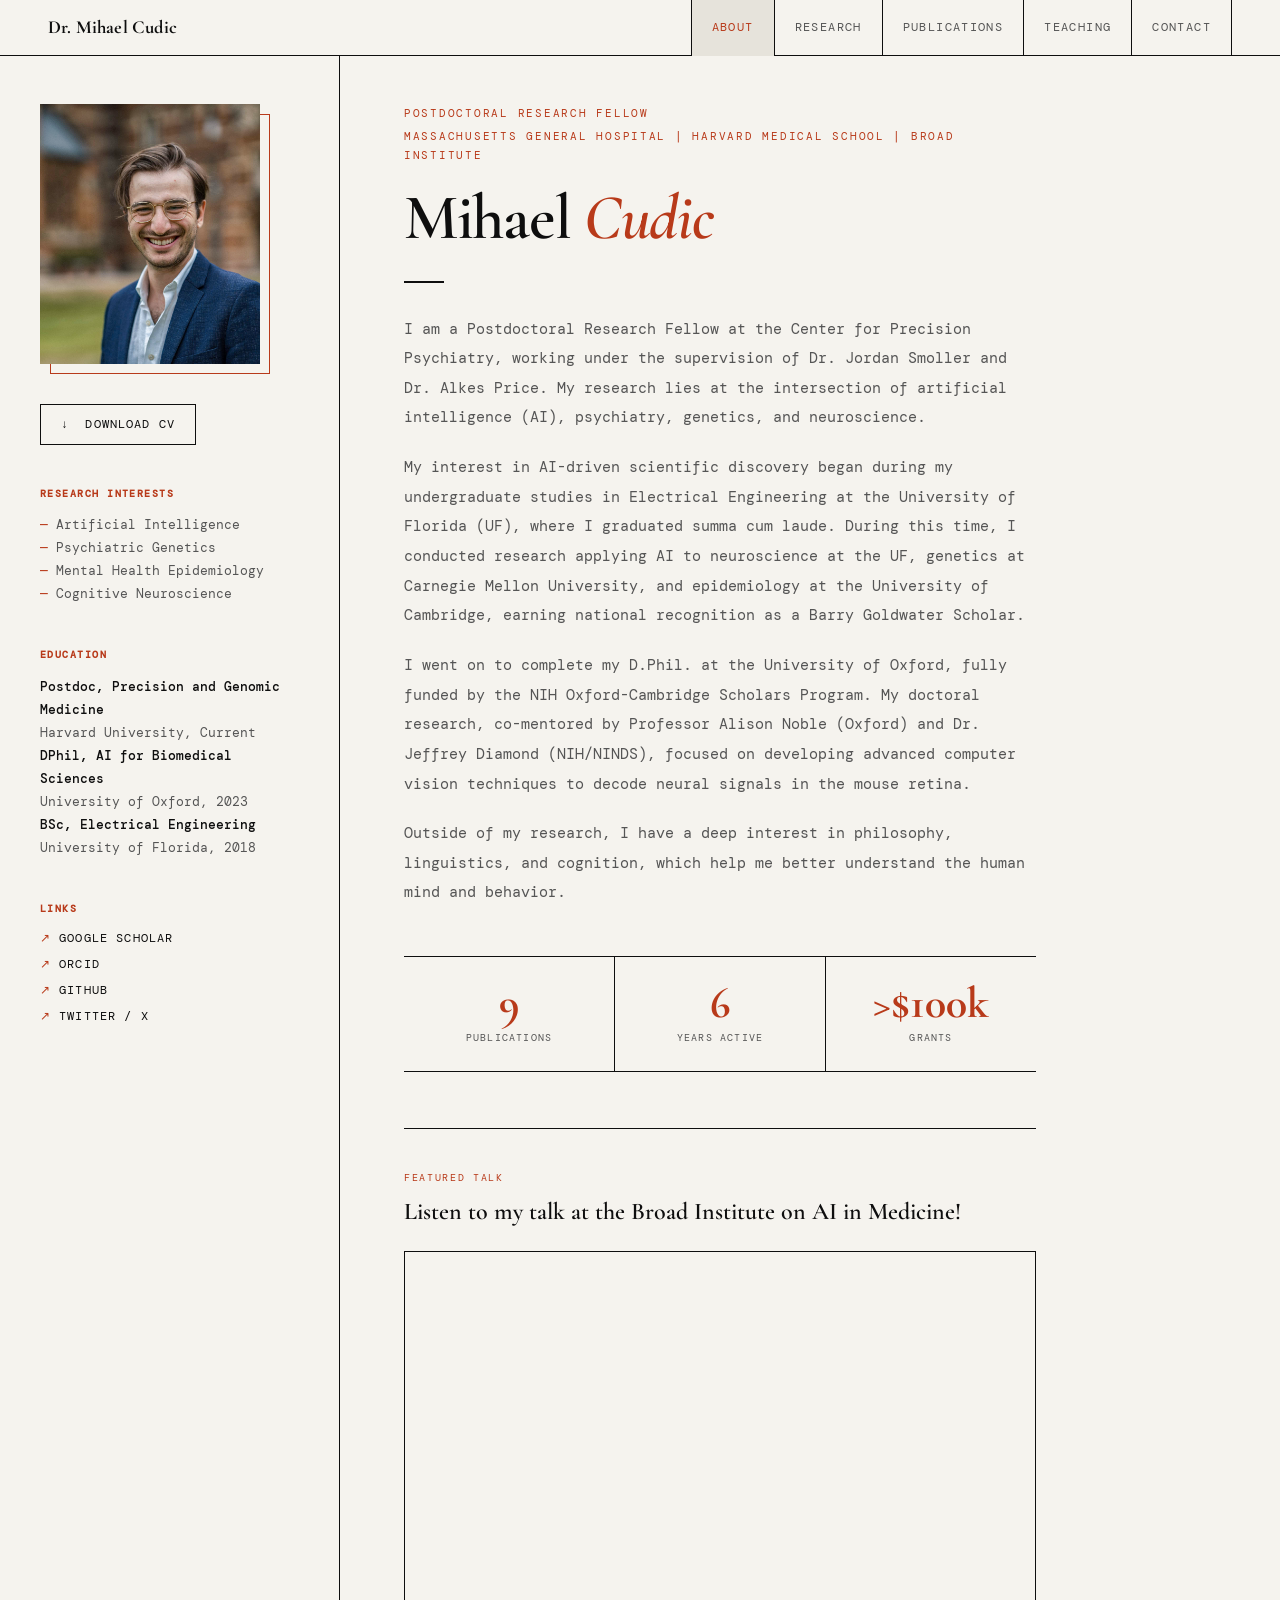
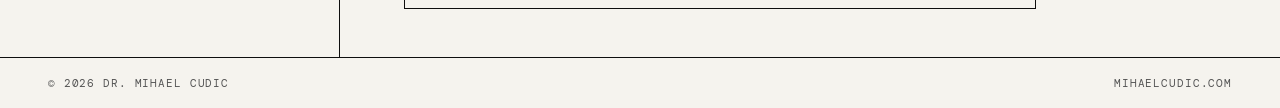
==== index.html @ e01028c6 "Update index.html" ====
<!DOCTYPE html>
<html lang="en">
<head>
  <meta charset="UTF-8"/>
  <meta name="viewport" content="width=device-width, initial-scale=1.0"/>
  <title>Dr. Mihael Cudic</title>
  <link rel="stylesheet" href="style.css"/>
  <style>
    /* ── ABOUT-SPECIFIC ─────────────────────────────────────── */
    .about-layout {
      display: grid;
      grid-template-columns: 340px 1fr;
      flex: 1;
    }

    /* LEFT COLUMN */
    .about-sidebar {
      border-right: var(--border);
      padding: 3rem 2.5rem;
      display: flex;
      flex-direction: column;
      gap: 2.5rem;
    }

    .headshot-wrap {
      position: relative;
      width: 220px;
    }

    .headshot-offset {
      position: absolute;
      top: 10px; left: 10px;
      width: 220px; height: 260px;
      border: 1.5px solid var(--accent);
    }

    .headshot-img {
      position: relative;
      z-index: 1;
      width: 220px;
      height: 260px;
      object-fit: cover;
      object-position: top center;
      display: block;
      filter: grayscale(10%);
    }

    .sidebar-block h3 {
      font-size: 0.65rem;
      letter-spacing: 0.14em;
      text-transform: uppercase;
      color: var(--accent);
      margin-bottom: 0.75rem;
    }

    .sidebar-block p,
    .sidebar-block li {
      font-size: 0.82rem;
      color: var(--mid);
      line-height: 1.75;
    }

    .sidebar-block ul { list-style: none; }
    .sidebar-block li::before { content: '— '; color: var(--accent); }

    .sidebar-links { display: flex; flex-direction: column; gap: 0.4rem; }
    .sidebar-links a {
      font-size: 0.72rem;
      letter-spacing: 0.1em;
      text-transform: uppercase;
      text-decoration: none;
      color: var(--black);
      display: flex;
      align-items: center;
      gap: 0.5rem;
      transition: color 0.15s;
    }

    .sidebar-links a::before { content: '↗'; color: var(--accent); }
    .sidebar-links a:hover { color: var(--accent); }

    /* RIGHT COLUMN */
    .about-main {
      padding: 3rem 4rem;
      max-width: 760px;
    }

    .hero-tag {
      font-size: 0.68rem;
      letter-spacing: 0.16em;
      text-transform: uppercase;
      color: var(--accent);
      margin-bottom: 1.5rem;
    }

    .hero-name {
      font-family: 'Cormorant Garamond', serif;
      font-size: clamp(3rem, 5vw, 5.5rem);
      font-weight: 600;
      line-height: 0.95;
      letter-spacing: -0.02em;
      margin-bottom: 2rem;
    }

    .hero-name em {
      font-style: italic;
      color: var(--accent);
    }

    .divider {
      width: 40px;
      height: 1.5px;
      background: var(--black);
      margin-bottom: 2rem;
    }

    .bio-text p {
      font-size: 0.95rem;
      line-height: 1.95;
      color: var(--mid);
      margin-bottom: 1.25rem;
    }

    .bio-text p strong {
      color: var(--black);
      font-weight: 500;
    }

    .stats-row {
      display: flex;
      gap: 0;
      margin-top: 3rem;
      border-top: var(--border);
      border-bottom: var(--border);
    }

    .stat {
      flex: 1;
      padding: 1.5rem 0;
      border-right: var(--border);
      text-align: center;
    }

    .stat:last-child { border-right: none; }

    .stat-n {
      font-family: 'Cormorant Garamond', serif;
      font-size: 2.75rem;
      font-weight: 700;
      color: var(--accent);
      line-height: 1;
      display: block;
    }

    .stat-l {
      font-size: 0.62rem;
      letter-spacing: 0.12em;
      text-transform: uppercase;
      color: var(--mid);
      display: block;
      margin-top: 0.3rem;
    }

    /* ── TALK SECTION ────────────────────────────────────────── */
    .talk-section {
      margin-top: 3.5rem;
      border-top: var(--border);
      padding-top: 2.5rem;
    }

    .talk-label {
      font-size: 0.65rem;
      letter-spacing: 0.16em;
      text-transform: uppercase;
      color: var(--accent);
      margin-bottom: 0.75rem;
    }

    .talk-title {
      font-family: 'Cormorant Garamond', serif;
      font-size: 1.5rem;
      font-weight: 600;
      line-height: 1.2;
      margin-bottom: 1.5rem;
      color: var(--black);
    }

    .talk-video-wrap {
      position: relative;
      width: 100%;
      padding-bottom: 56.25%; /* 16:9 */
      height: 0;
      overflow: hidden;
      border: var(--border);
    }

    .talk-video-wrap iframe {
      position: absolute;
      top: 0; left: 0;
      width: 100%;
      height: 100%;
      border: 0;
    }

    /* RESPONSIVE */
    @media (max-width: 900px) {
      .about-layout { grid-template-columns: 1fr; }
      .about-sidebar { border-right: none; border-bottom: var(--border); }
      .about-main { padding: 2rem 1.25rem; }
      .stats-row { flex-wrap: wrap; }
      .stat { min-width: 50%; }
    }
  </style>
</head>
<body>
<div class="page">
  <div class="about-layout">

    <!-- SIDEBAR -->
    <aside class="about-sidebar" id="sidebar"></aside>

    <!-- MAIN -->
    <main class="about-main" id="main"></main>

  </div>
</div>

<script src="nav.js"></script>
<script>
const user = "mcudic";
const domain = "mgh.harvard.edu";
const PROFILE = {
  name_line1: "Mihael",
  name_line2: "Cudic",
  title: "Postdoctoral Research Fellow",
  department: "Department of Psychiatry",
  university: "Massachusetts General Hospital | Harvard Medical School | Broad Institute",
  email: `${user}@${domain}`,
  office: "Center for Precision Psychiatry",
  cv: "CV.pdf",
  headshot: "images/headshot.jpg",

  bio_1: "I am a Postdoctoral Research Fellow at the Center for Precision Psychiatry, working under the supervision of Dr. Jordan Smoller and Dr. Alkes Price. My research lies at the intersection of artificial intelligence (AI), psychiatry, genetics, and neuroscience.",
  bio_2: "My interest in AI-driven scientific discovery began during my undergraduate studies in Electrical Engineering at the University of Florida (UF), where I graduated summa cum laude. During this time, I conducted research applying AI to neuroscience at the UF, genetics at Carnegie Mellon University, and epidemiology at the University of Cambridge, earning national recognition as a Barry Goldwater Scholar.",
  bio_3: "I went on to complete my D.Phil. at the University of Oxford, fully funded by the NIH Oxford-Cambridge Scholars Program. My doctoral research, co-mentored by Professor Alison Noble (Oxford) and Dr. Jeffrey Diamond (NIH/NINDS), focused on developing advanced computer vision techniques to decode neural signals in the mouse retina.",
  bio_4: "Outside of my research, I have a deep interest in philosophy, linguistics, and cognition, which help me better understand the human mind and behavior.",

  stats: [
    { number: "9",    label: "Publications" },
    { number: "6",    label: "Years Active" },
    { number: ">$100k",    label: "Grants"  },
  ],

  interests: [
    "Artificial Intelligence",
    "Psychiatric Genetics",
    "Mental Health Epidemiology",
    "Cognitive Neuroscience" 
  ],

  education: [
    { degree: "Postdoc, Precision and Genomic Medicine", institution: "Harvard University, Current" },
    { degree: "DPhil, AI for Biomedical Sciences", institution: "University of Oxford, 2023" },
    { degree: "BSc, Electrical Engineering", institution: "University of Florida, 2018" },
  ],

  links: [
    { label: "Google Scholar", url: "https://scholar.google.com" },
    { label: "ORCID",         url: "https://orcid.org" },
    { label: "GitHub",        url: "https://github.com/mihaelcudic" },
    { label: "Twitter / X",   url: "https://twitter.com" },
  ],
};

function buildSidebar(p) {
  const el = document.getElementById('sidebar');

  el.innerHTML += `
    <div class="headshot-wrap">
      <div class="headshot-offset"></div>
      <img class="headshot-img" src="${p.headshot}" alt="${p.name_line1} ${p.name_line2}"/>
    </div>`;

  el.innerHTML += `
    <div class="sidebar-block">
      <a href="${p.cv}" style="display:inline-flex;align-items:center;gap:0.5rem;padding:0.6rem 1.25rem;border:var(--border);font-size:0.72rem;letter-spacing:0.1em;text-transform:uppercase;text-decoration:none;color:var(--black);transition:all 0.15s;" onmouseover="this.style.background='var(--black)';this.style.color='var(--white)'" onmouseout="this.style.background='';this.style.color='var(--black)'">
        ↓ &nbsp;Download CV
      </a>
    </div>`;

  el.innerHTML += `
    <div class="sidebar-block">
      <h3>Research Interests</h3>
      <ul>${p.interests.map(i => `<li>${i}</li>`).join('')}</ul>
    </div>`;

  el.innerHTML += `
    <div class="sidebar-block">
      <h3>Education</h3>
      ${p.education.map(e => `<p><strong style="color:var(--black);font-weight:500">${e.degree}</strong><br>${e.institution}</p>`).join('')}
    </div>`;

  el.innerHTML += `
    <div class="sidebar-block">
      <h3>Links</h3>
      <div class="sidebar-links">
        ${p.links.filter(l => l.url).map(l => `<a href="${l.url}" target="_blank">${l.label}</a>`).join('')}
      </div>
    </div>`;
}

function buildMain(p) {
  const el = document.getElementById('main');

  el.innerHTML += `
    <p class="hero-tag" style="margin-bottom:0.3rem">${p.title}</p>
    <p class="hero-tag" style="margin-bottom:1.5rem">${p.university}</p>
    <h1 class="hero-name">${p.name_line1} <em>${p.name_line2}</em></h1>
    <div class="divider"></div>`;

  let bioHTML = '<div class="bio-text">';
  let i = 1;
  while (p[`bio_${i}`]) { bioHTML += `<p>${p[`bio_${i}`]}</p>`; i++; }
  bioHTML += '</div>';
  el.innerHTML += bioHTML;

  el.innerHTML += `
    <div class="stats-row">
      ${p.stats.map(s => `
        <div class="stat">
          <span class="stat-n">${s.number}</span>
          <span class="stat-l">${s.label}</span>
        </div>`).join('')}
    </div>`;

  // Talk section
  el.innerHTML += `
    <div class="talk-section">
      <p class="talk-label">Featured Talk</p>
      <h2 class="talk-title">Listen to my talk at the Broad Institute on AI in Medicine!</h2>
      <div class="talk-video-wrap">
        <iframe
          src="https://www.youtube.com/embed/BpogXKJgrr4"
          title="Broad Institute Talk — AI in Medicine"
          allow="accelerometer; autoplay; clipboard-write; encrypted-media; gyroscope; picture-in-picture"
          allowfullscreen>
        </iframe>
      </div>
    </div>`;

  document.title = `Dr. ${p.name_line1} ${p.name_line2}`;
}

buildSidebar(PROFILE);
buildMain(PROFILE);
</script>
</body>
</html>
---- style.css ----
/* ============================================================
   SHARED STYLES — mihaelcudic.com
   ============================================================ */

@import url('https://fonts.googleapis.com/css2?family=Cormorant+Garamond:ital,wght@0,400;0,600;0,700;1,400;1,600&family=DM+Mono:wght@300;400;500&display=swap');

*, *::before, *::after { box-sizing: border-box; margin: 0; padding: 0; }

:root {
  --black:   #0e0e0e;
  --white:   #f5f3ee;
  --accent:  #b83a1a;
  --mid:     #555;
  --light:   #e6e3db;
  --border:  1.5px solid #0e0e0e;
}

html { scroll-behavior: smooth; }

body {
  font-family: 'DM Mono', monospace;
  background: var(--white);
  color: var(--black);
  font-size: 14px;
  line-height: 1.7;
  min-height: 100vh;
  display: flex;
  flex-direction: column;
}

/* ── NAV ──────────────────────────────────────────────────── */
nav {
  position: fixed;
  top: 0; left: 0; right: 0;
  z-index: 200;
  display: flex;
  justify-content: space-between;
  align-items: center;
  padding: 0 3rem;
  height: 56px;
  background: var(--white);
  border-bottom: var(--border);
}

.nav-logo {
  font-family: 'Cormorant Garamond', serif;
  font-size: 1.15rem;
  font-weight: 700;
  letter-spacing: 0.01em;
  text-decoration: none;
  color: var(--black);
  white-space: nowrap;
}

.nav-links {
  display: flex;
  list-style: none;
  gap: 0;
}

.nav-links li a {
  display: block;
  padding: 0 1.25rem;
  height: 56px;
  line-height: 56px;
  text-decoration: none;
  color: var(--mid);
  font-size: 0.72rem;
  letter-spacing: 0.12em;
  text-transform: uppercase;
  border-left: var(--border);
  transition: color 0.15s, background 0.15s;
}

.nav-links li:last-child a { border-right: var(--border); }
.nav-links li a:hover { color: var(--black); background: var(--light); }
.nav-links li a.active { color: var(--accent); background: var(--light); }

/* ── PAGE WRAPPER ─────────────────────────────────────────── */
.page {
  margin-top: 56px;
  flex: 1;
  display: flex;
  flex-direction: column;
}

/* ── PAGE HEADER STRIP ────────────────────────────────────── */
.page-header {
  border-bottom: var(--border);
  padding: 3rem 3rem 2.5rem;
  display: flex;
  align-items: flex-end;
  gap: 2rem;
}

.page-header-num {
  font-family: 'Cormorant Garamond', serif;
  font-size: 5rem;
  font-weight: 400;
  color: var(--light);
  -webkit-text-stroke: 1.5px var(--black);
  line-height: 1;
}

.page-header h1 {
  font-family: 'Cormorant Garamond', serif;
  font-size: clamp(2.5rem, 4vw, 4rem);
  font-weight: 600;
  line-height: 1;
  letter-spacing: -0.01em;
}

/* ── FOOTER ───────────────────────────────────────────────── */
footer {
  margin-top: auto;
  border-top: var(--border);
  padding: 1rem 3rem;
  display: flex;
  justify-content: space-between;
  align-items: center;
  font-size: 0.68rem;
  letter-spacing: 0.08em;
  text-transform: uppercase;
  color: var(--mid);
}

/* ── UTILITIES ────────────────────────────────────────────── */
.accent { color: var(--accent); }

a { color: inherit; }

/* ── RESPONSIVE ───────────────────────────────────────────── */
@media (max-width: 768px) {
  nav { padding: 0 1.25rem; }
  .nav-links li a { padding: 0 0.75rem; font-size: 0.65rem; }
  .page-header { padding: 2rem 1.25rem 1.5rem; }
  .page-header-num { font-size: 3rem; }
  footer { padding: 1rem 1.25rem; flex-direction: column; gap: 0.25rem; text-align: center; }
}
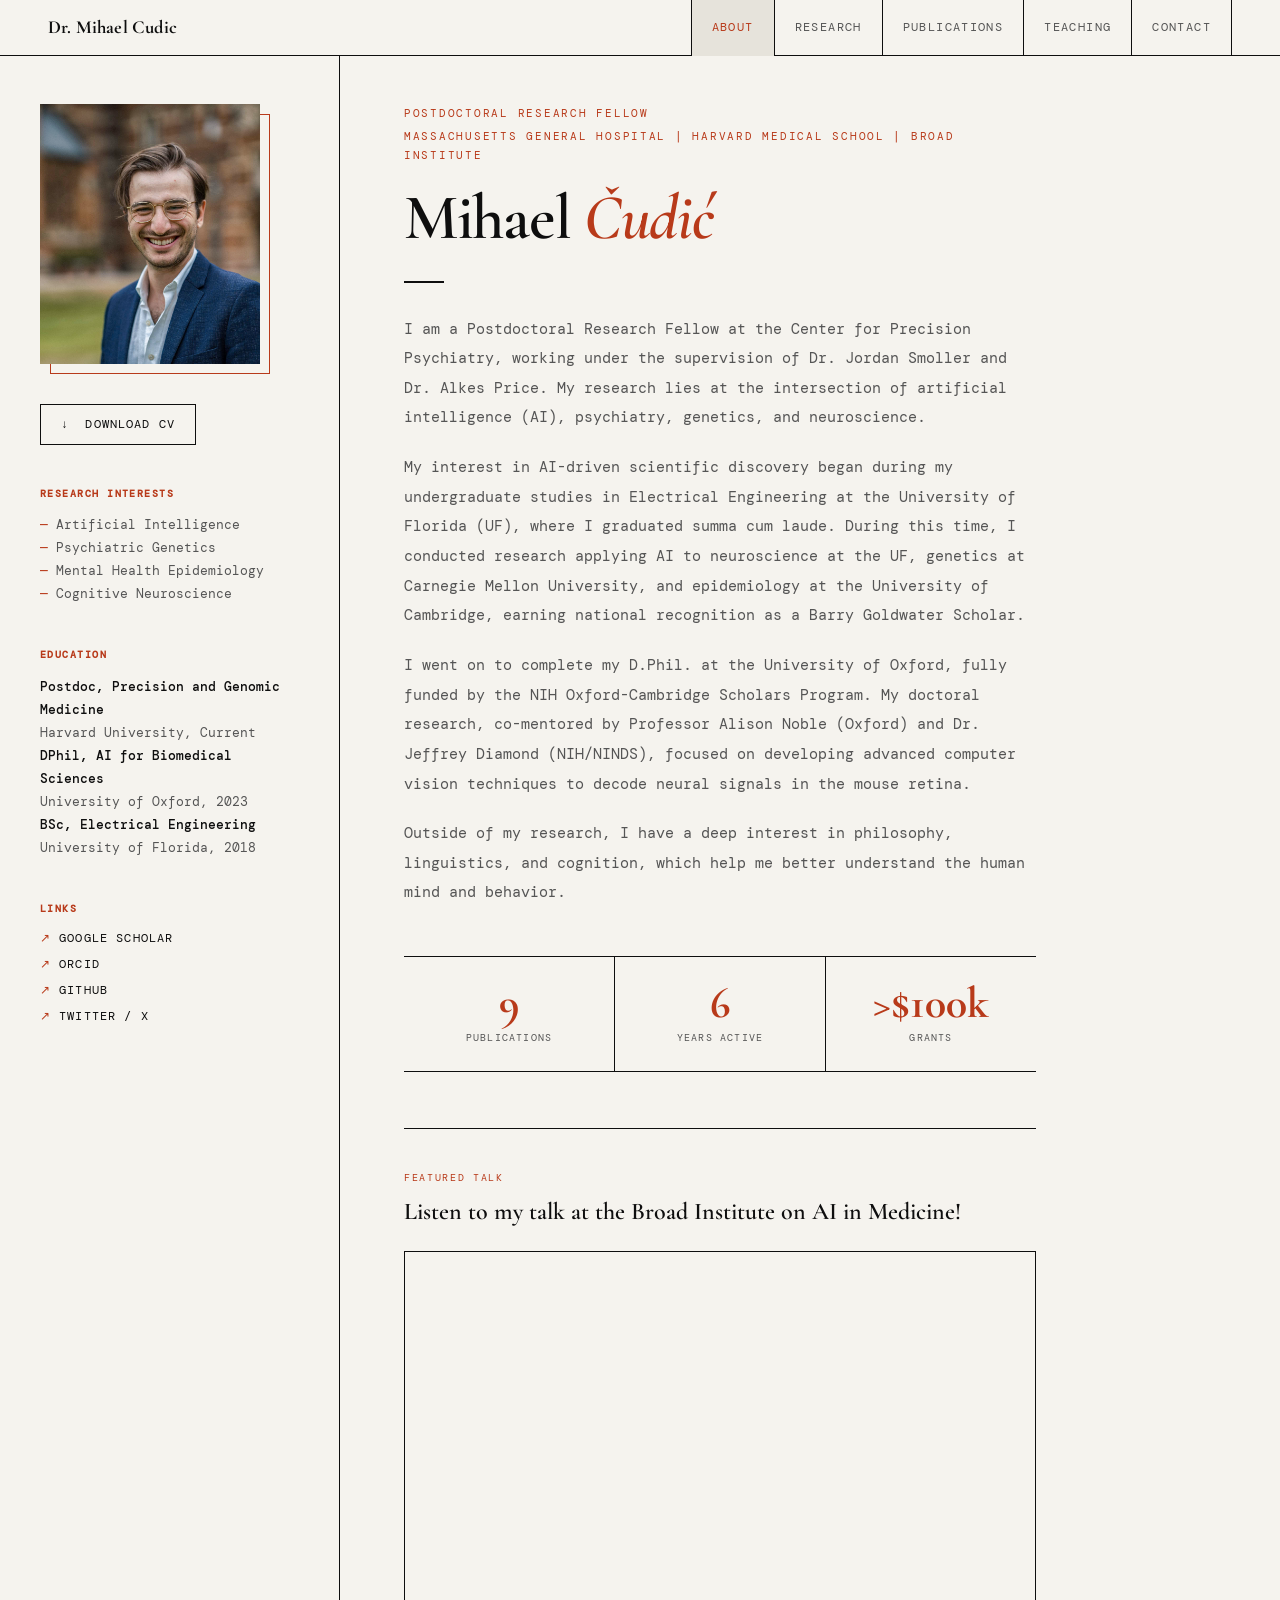
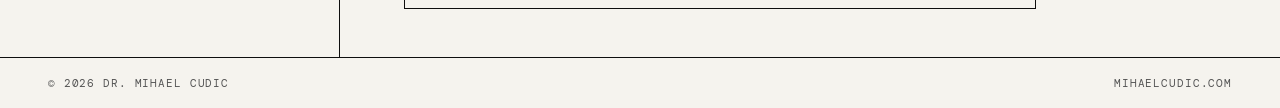
==== commit e22d1431: "Update index.html" ====
--- a/index.html
+++ b/index.html
@@ -231,7 +231,7 @@
 const domain = "mgh.harvard.edu";
 const PROFILE = {
   name_line1: "Mihael",
-  name_line2: "Cudic",
+  name_line2: "Čudić",
   title: "Postdoctoral Research Fellow",
   department: "Department of Psychiatry",
   university: "Massachusetts General Hospital | Harvard Medical School | Broad Institute",
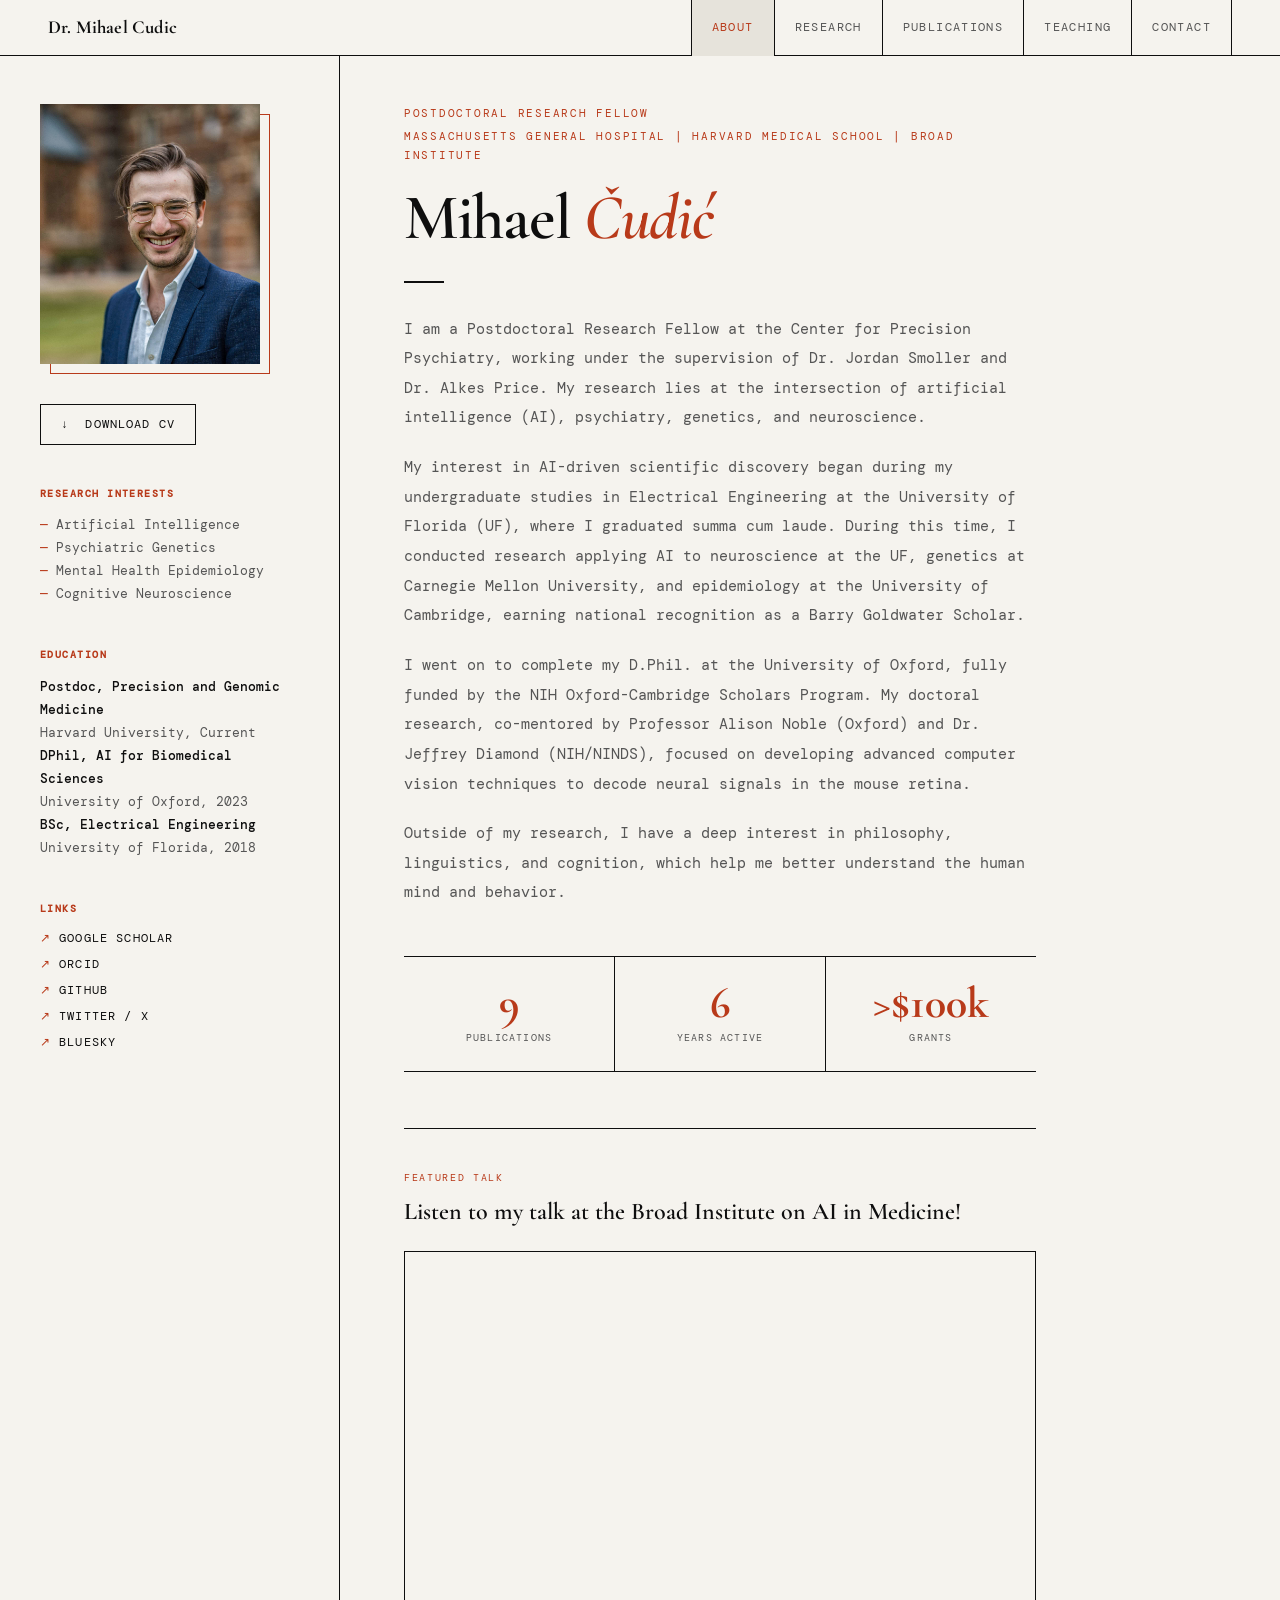
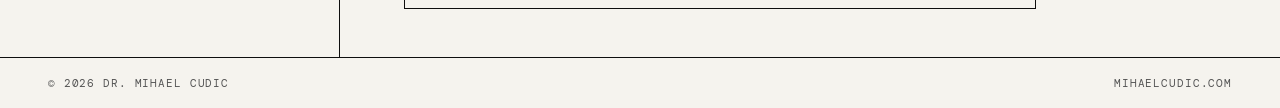
==== commit 2f5ad685: "Update index.html" ====
--- a/index.html
+++ b/index.html
@@ -265,10 +265,11 @@
   ],
 
   links: [
-    { label: "Google Scholar", url: "https://scholar.google.com" },
-    { label: "ORCID",         url: "https://orcid.org" },
+    { label: "Google Scholar", url: "https://scholar.google.com/citations?user=a3NHfqsAAAAJ&hl=en" },
+    { label: "ORCID",         url: "https://orcid.org/0000-0002-9358-4230" },
     { label: "GitHub",        url: "https://github.com/mihaelcudic" },
-    { label: "Twitter / X",   url: "https://twitter.com" },
+    { label: "Twitter / X",   url: "https://x.com/MihaelCudic" },
+    { label: "BlueSky",   url: "https://bsky.app/profile/mihaelcudic.bsky.social" },
   ],
 };
 
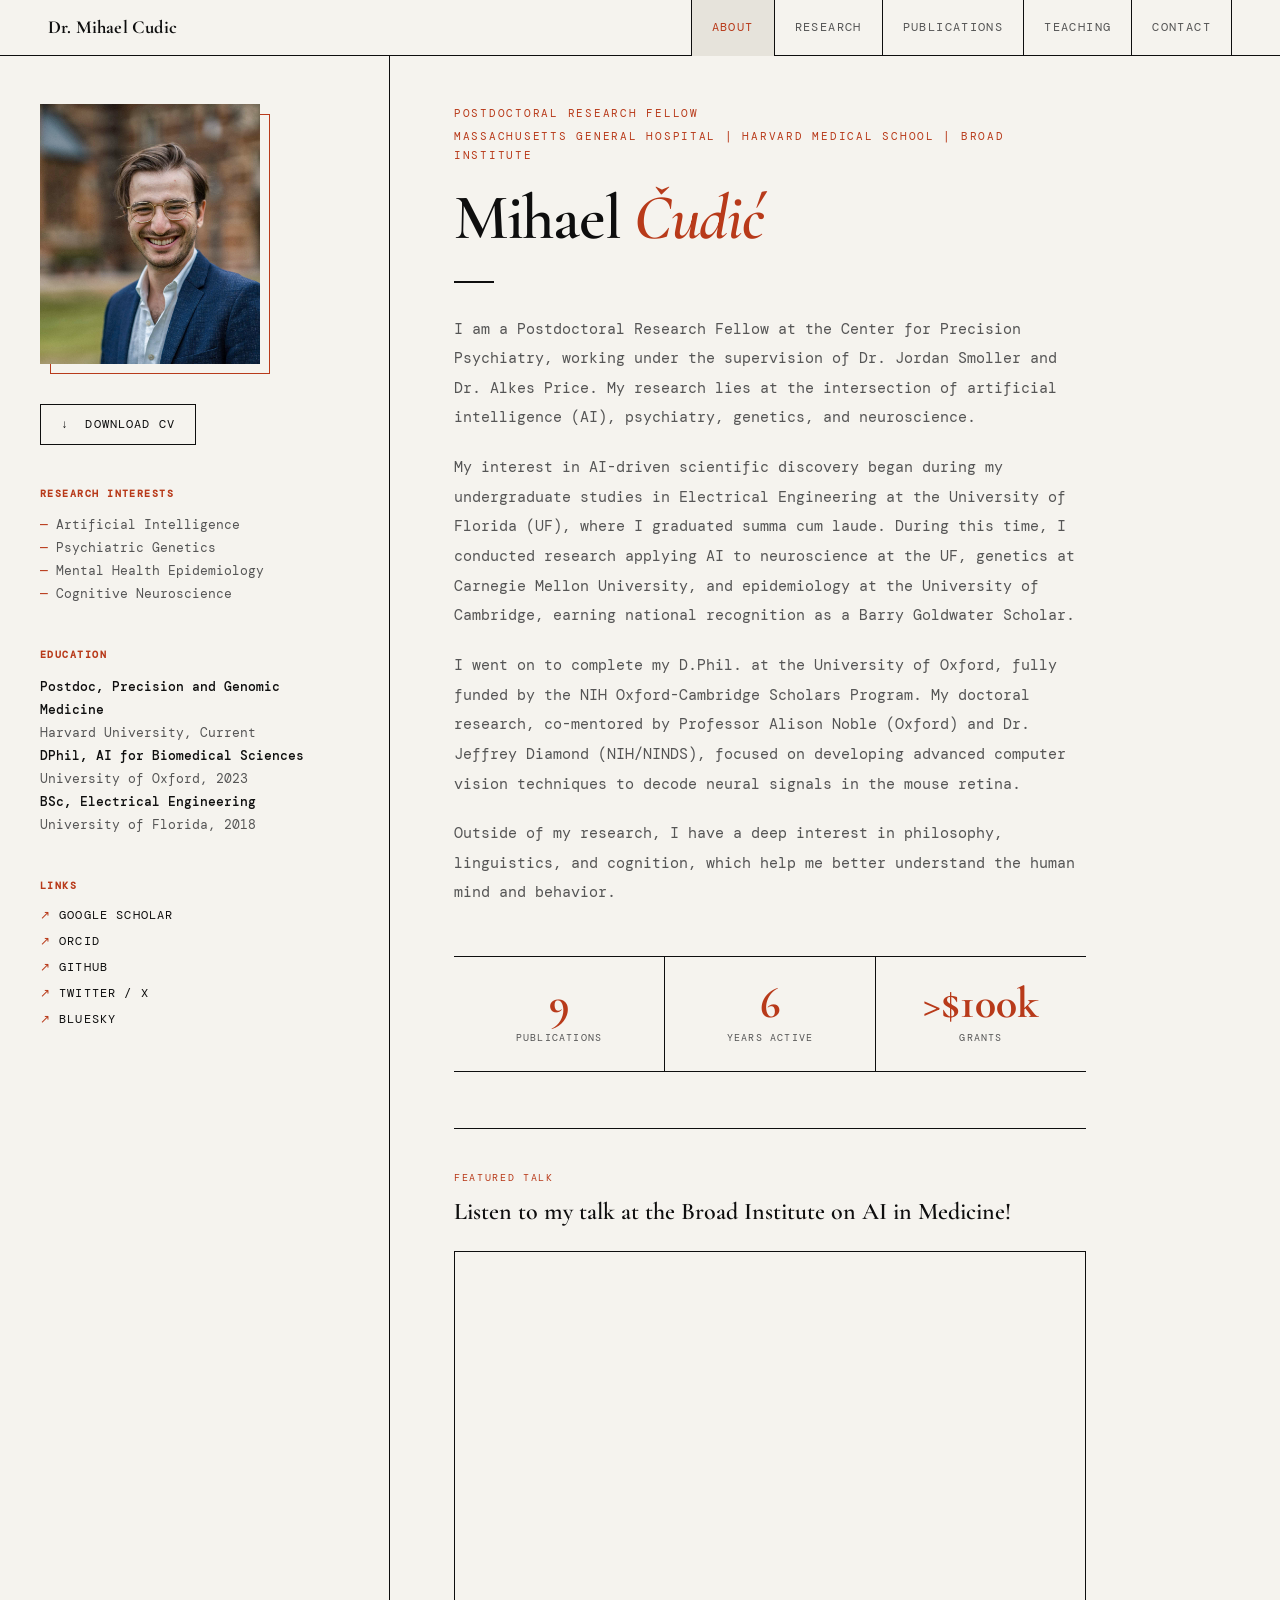
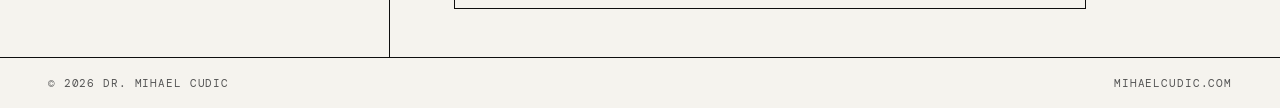
==== commit 979bf9cc: "update index" ====
--- a/index.html
+++ b/index.html
@@ -9,7 +9,7 @@
     /* ── ABOUT-SPECIFIC ─────────────────────────────────────── */
     .about-layout {
       display: grid;
-      grid-template-columns: 340px 1fr;
+      grid-template-columns: 390px 1fr;
       flex: 1;
     }
 
--- a/style.css
+++ b/style.css
@@ -87,24 +87,15 @@
 /* ── PAGE HEADER STRIP ────────────────────────────────────── */
 .page-header {
   border-bottom: var(--border);
-  padding: 3rem 3rem 2.5rem;
+  padding: 1.25rem 3rem;
   display: flex;
-  align-items: flex-end;
+  align-items: center;
   gap: 2rem;
-}
-
-.page-header-num {
-  font-family: 'Cormorant Garamond', serif;
-  font-size: 5rem;
-  font-weight: 400;
-  color: var(--light);
-  -webkit-text-stroke: 1.5px var(--black);
-  line-height: 1;
 }
 
 .page-header h1 {
   font-family: 'Cormorant Garamond', serif;
-  font-size: clamp(2.5rem, 4vw, 4rem);
+  font-size: clamp(1.8rem, 3vw, 2.75rem);
   font-weight: 600;
   line-height: 1;
   letter-spacing: -0.01em;
@@ -133,7 +124,6 @@
 @media (max-width: 768px) {
   nav { padding: 0 1.25rem; }
   .nav-links li a { padding: 0 0.75rem; font-size: 0.65rem; }
-  .page-header { padding: 2rem 1.25rem 1.5rem; }
-  .page-header-num { font-size: 3rem; }
+  .page-header { padding: 1rem 1.25rem; }
   footer { padding: 1rem 1.25rem; flex-direction: column; gap: 0.25rem; text-align: center; }
 }
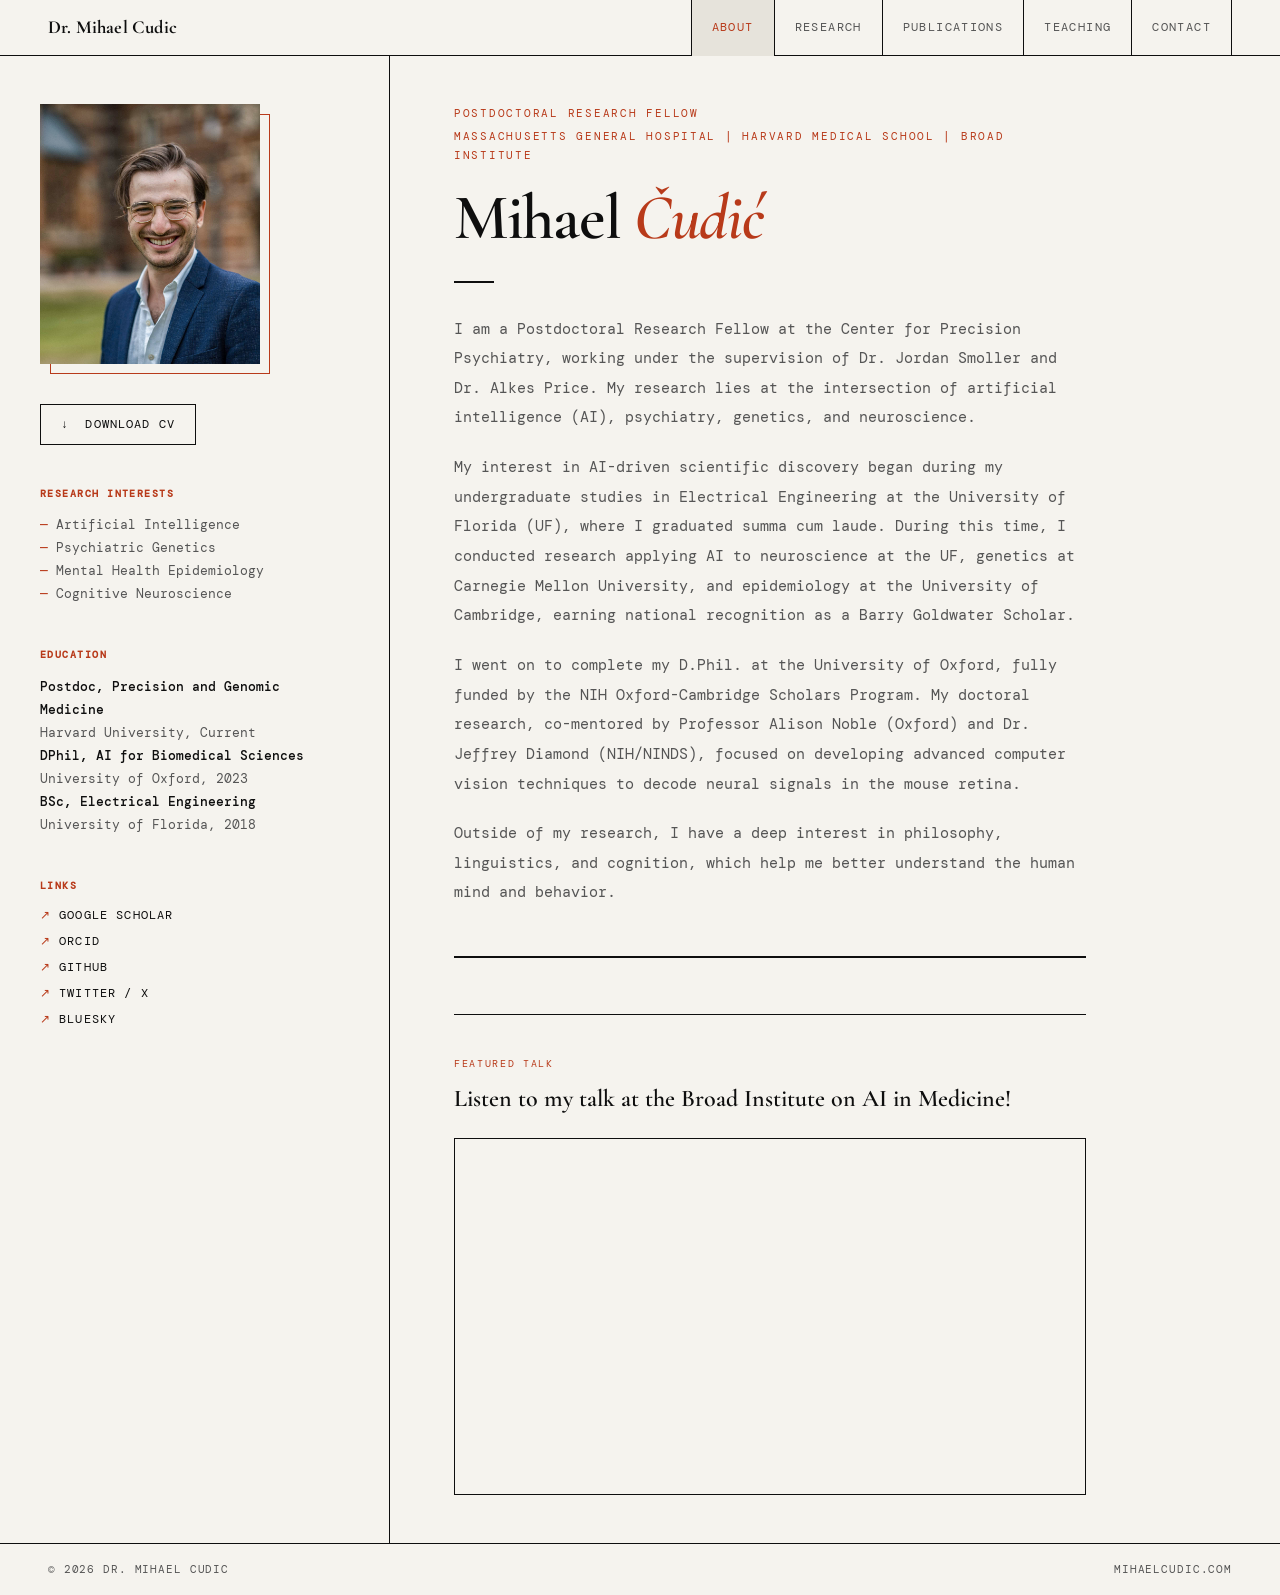
==== commit 2b723335: "remove key numbers" ====
--- a/index.html
+++ b/index.html
@@ -245,11 +245,7 @@
   bio_3: "I went on to complete my D.Phil. at the University of Oxford, fully funded by the NIH Oxford-Cambridge Scholars Program. My doctoral research, co-mentored by Professor Alison Noble (Oxford) and Dr. Jeffrey Diamond (NIH/NINDS), focused on developing advanced computer vision techniques to decode neural signals in the mouse retina.",
   bio_4: "Outside of my research, I have a deep interest in philosophy, linguistics, and cognition, which help me better understand the human mind and behavior.",
 
-  stats: [
-    { number: "9",    label: "Publications" },
-    { number: "6",    label: "Years Active" },
-    { number: ">$100k",    label: "Grants"  },
-  ],
+  stats: [],
 
   interests: [
     "Artificial Intelligence",
